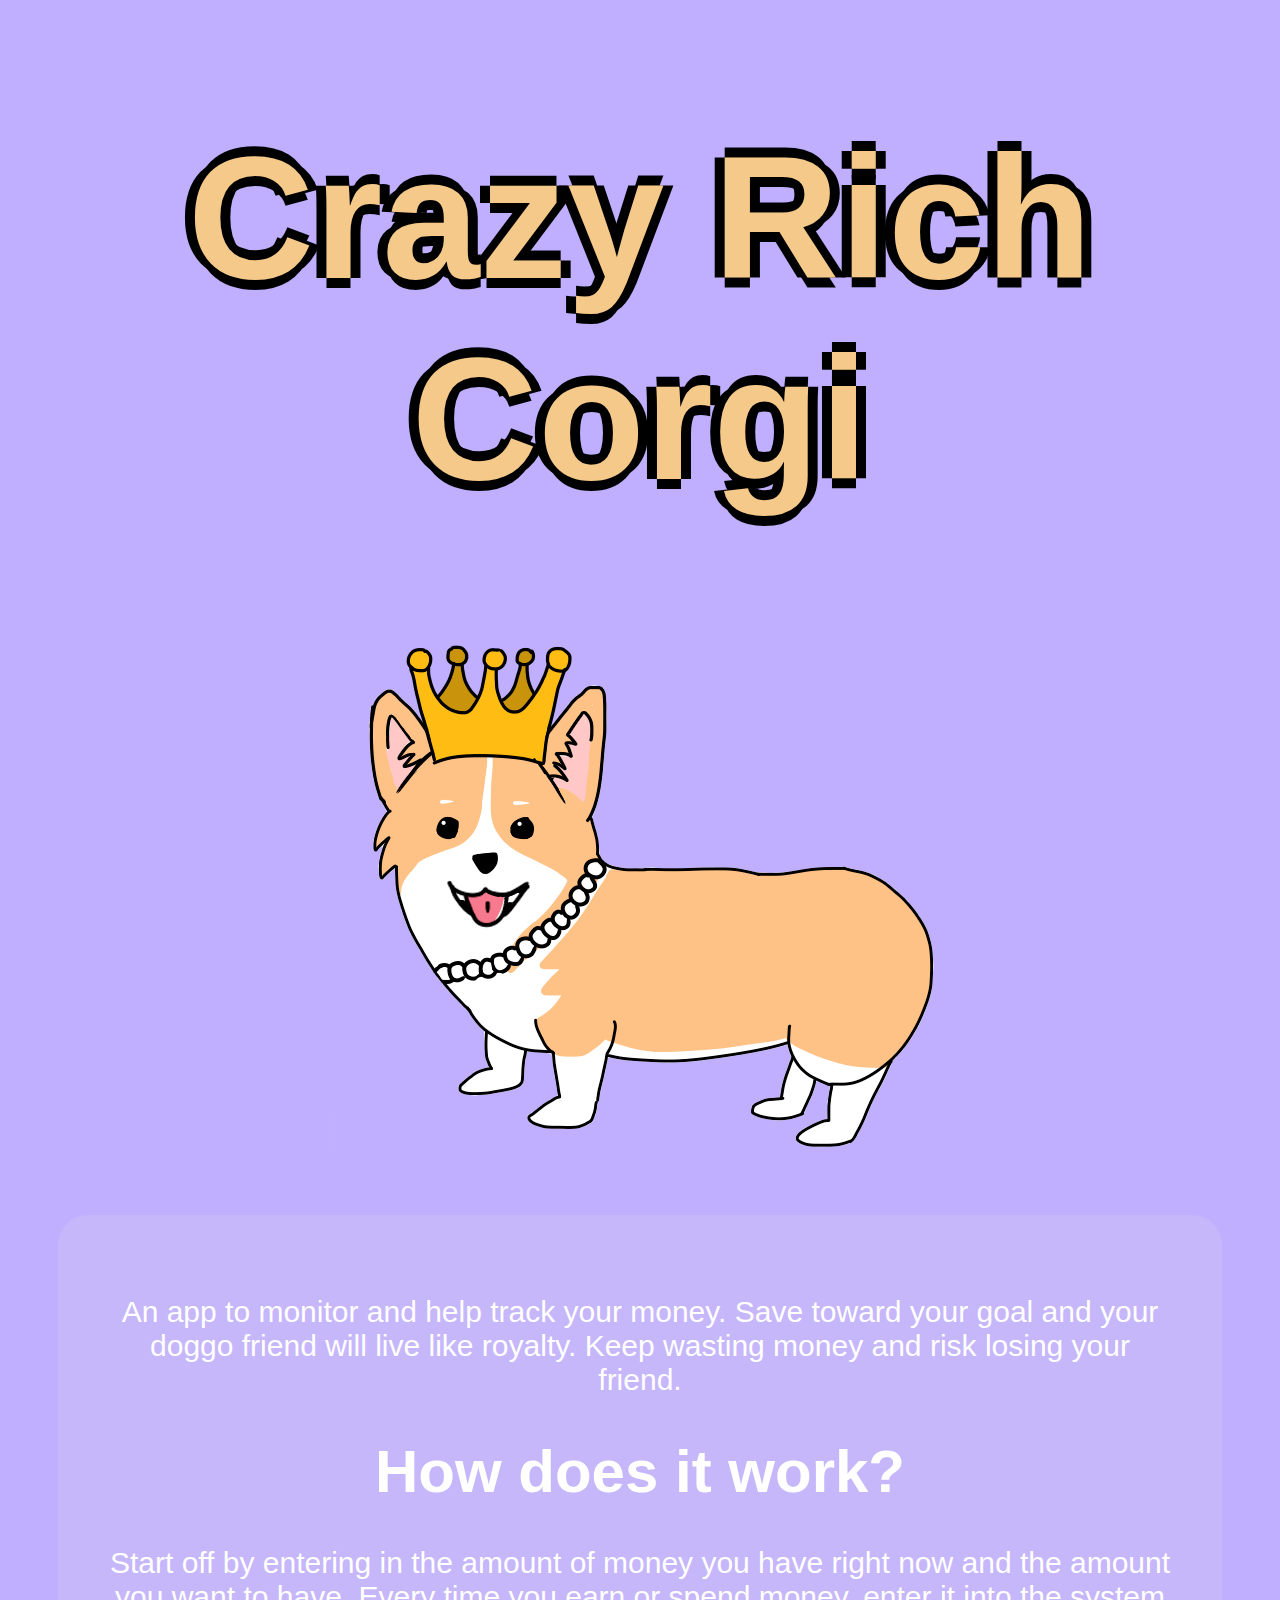
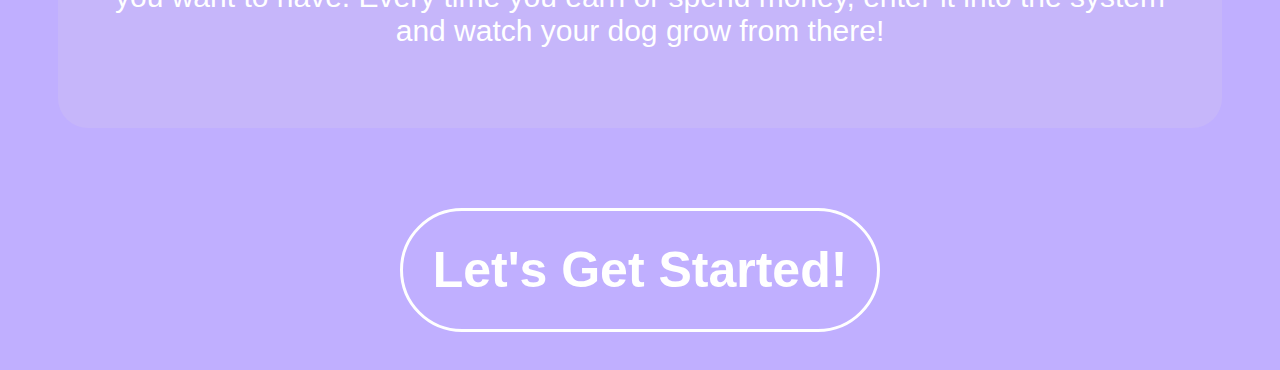
==== index.html @ f320e5bb "added image" ====
<!DOCTYPE html>
<html lang="en">
<head>
    <title>Crazy Rich Corgi </title>

    <meta charset="UTF-8">
    <meta name="viewport" content="width=device-width, initial-scale=1.0">
    <meta http-equiv="X-UA-Compatible" content="ie=edge">
    <title>Document</title>
    <link rel="stylesheet" href="./styles.css">
    <script src="./script.js"></script>
</head>
<body>
    <h1 class="title">Crazy Rich Corgi</h1>

    <img src="fancycorgi.png" alt="Rich Corgi">
    <!----<input type="text"/>
    <div class="box" onclick="clickit();"> What do you want to name your corgi?</div>
    <div class="box"> How much money do you have right now?</div>
    <div class="box"> What is your end goal?</div>
    <div id="special"> Submit </div>
    ----->

    <div class="intro"><p>An app to monitor and help track your money. Save toward your goal 
        and your doggo friend will live like royalty. Keep wasting money and risk losing your friend.</p>
    <h1>How does it work?</h1>
    <p>Start off by entering in the amount of money you have right now and the amount you want to have. Every time you earn or spend money, 
        enter it into the system and watch your dog grow from there!</p>
    
    </div>
    
    <!--- <div class="inputform"><button class="start" type="submit">Let's Get Started!</button></div> -->
   <button class="start" type="submit" onclick="javascript:window.location='form.html'">Let's Get Started!</button>

    
</body>
</html>
---- styles.css ----
html{
    font-family: 'Lato', sans-serif;
    color: white;
    background-color: rgb(192, 175, 255);

    text-align: center;
}


.box{
background-color: rgb(57, 197, 207);
}

.submit
{
    font-size: 30px;
    border-radius: 50px;
    color: white;
    text-align: center;
    margin: 50px ;
    padding: 20px;
    border: solid; 
    background-color: inherit;
}

.fieldname
{
    text-align: center;
    width: 300px;
    background-color: transparent;
    margin: 5px 10px;
    height: 30px;
    border: none;
    border-bottom: solid;
    border-color: white;
    border-width: 2px;
    color: white;
    font-size: 30px;
}

.fieldamt
{
    text-align: center;
    width: 100px;
    background-color: transparent;
    margin: 5px 10px;
    height: 30px;
    border: none;
    border-bottom: solid;
    border-color: white;
    border-width: 2px;
    color: white;
    font-size: 30px;

}

.form
{
    text-align: center;
    font-size: 30px;
    margin: 10px;
    padding: 10px;
}

.buttonclick{
    
    border-radius: 30px;

}

.title
{
    text-shadow: -10px 0 black, 0 10px black, 10px 0 black, 0 -10px black;
    text-align: center;
    font-size: 175px;
    color: rgb(245, 201, 137);
}

.start
{
    text-align: center;
    font-size: 50px;
    border-radius: 100px;
    text-align: center;
    margin: 50px ;
    padding: 10px;
    border: solid; 
    background-color: inherit;
    margin: 30px;
    padding: 30px;
    color: white;
    font-weight: bold;
}

.inputform
{
    text-align: center;
    margin: 100px 350px;
    padding: 30px;

}

.intro
{
    background-color: rgb(198, 182, 250);
    color: white;
    margin: 50px;
    padding: 50px;
    font-size: 30px;
    border-radius: 30px;
    text-align: center;
}

.beginning
{
    background-color: rgb(198, 182, 250);
    color: white;
    margin: 50px;
    padding: 50px;
    font-size: 30px;
    border-radius: 30px;
    text-align: center;
}
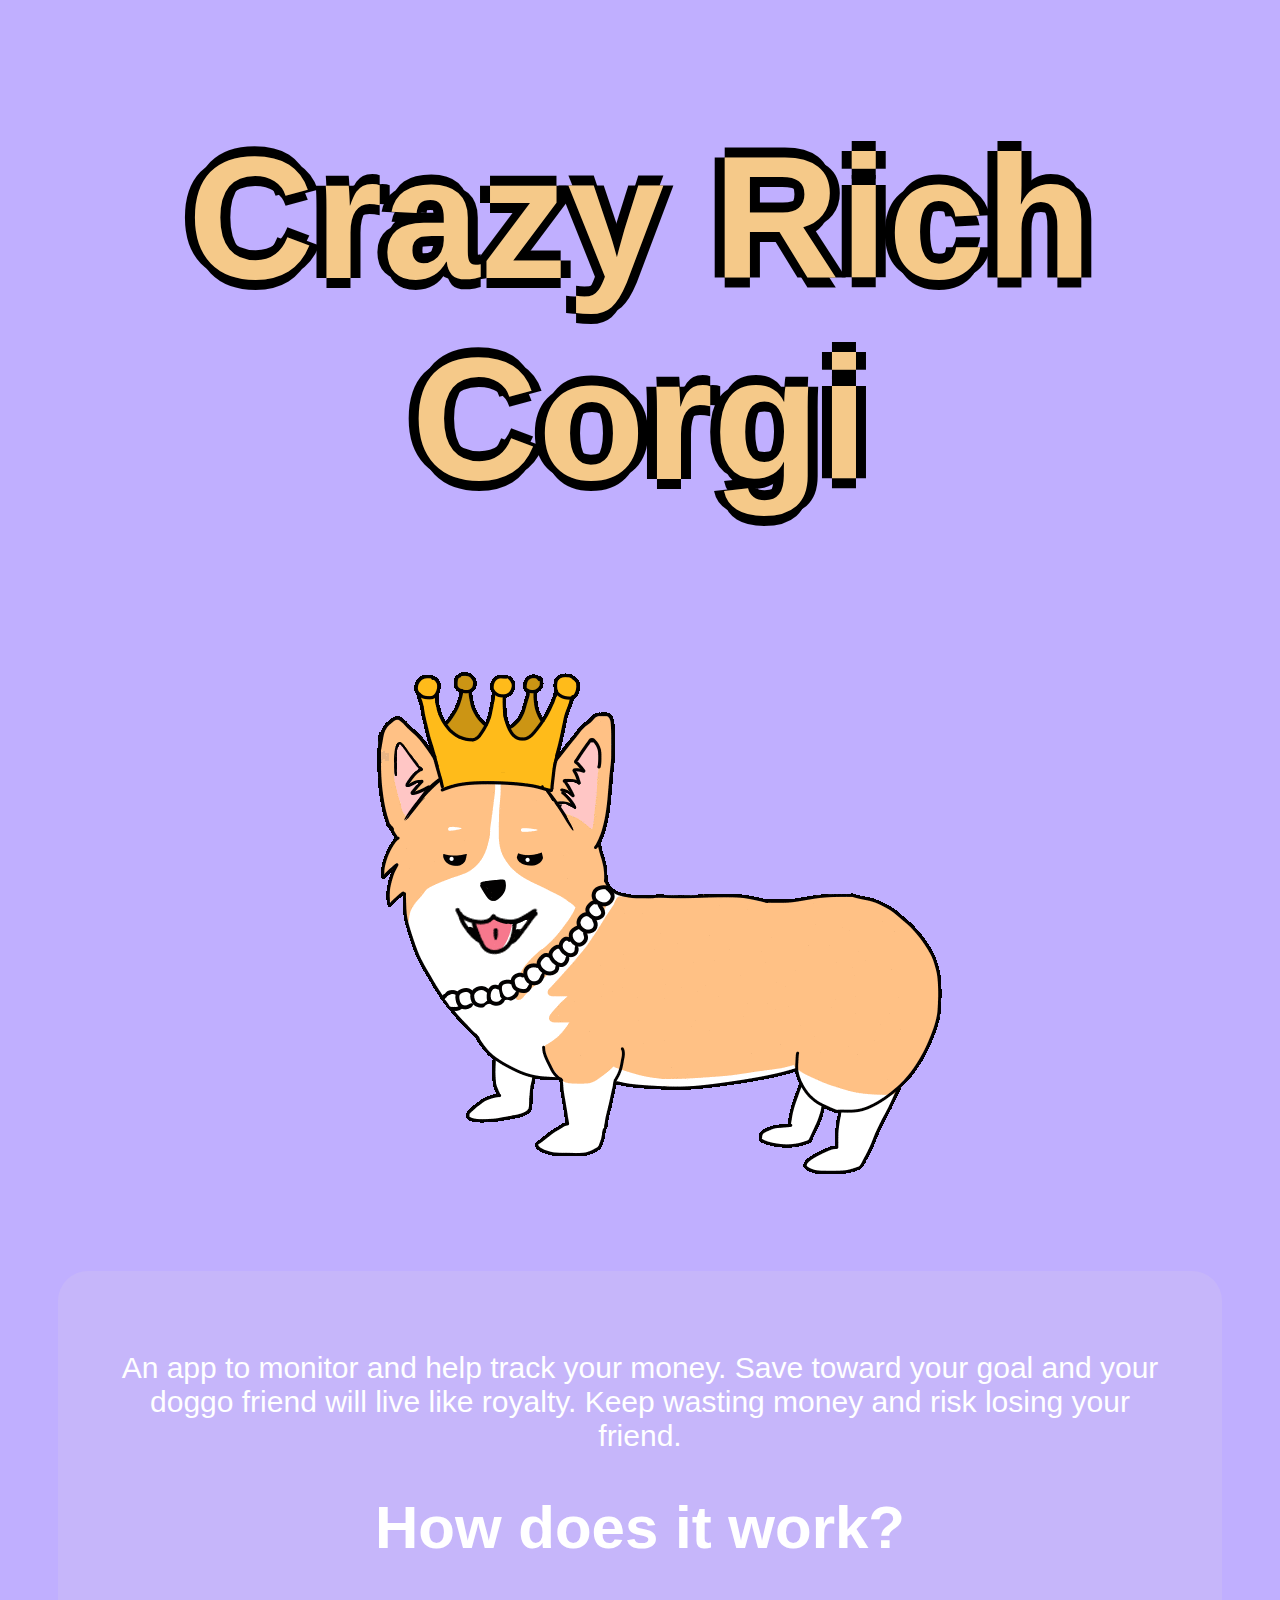
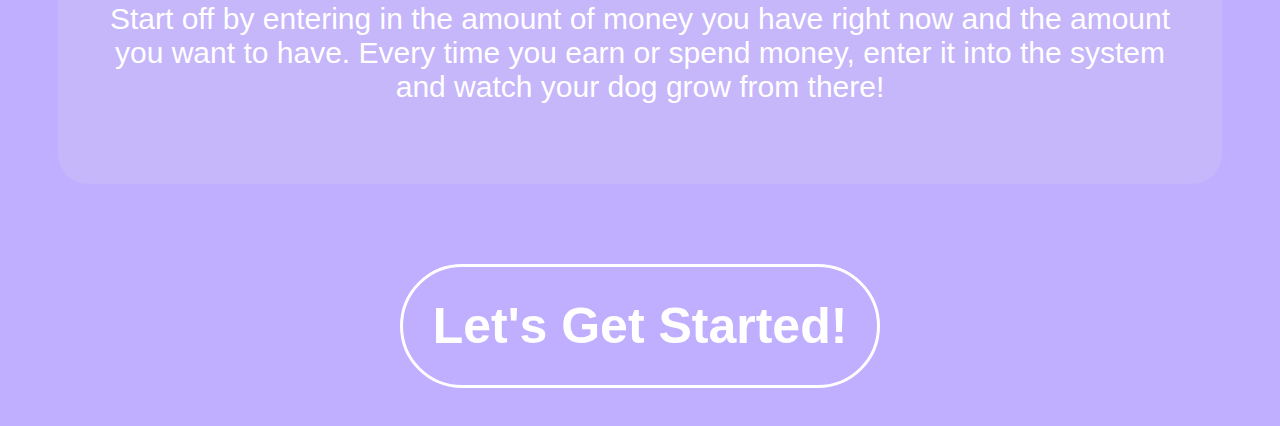
==== commit c320d5a2: "gif" ====
--- a/index.html
+++ b/index.html
@@ -13,7 +13,7 @@
 <body>
     <h1 class="title">Crazy Rich Corgi</h1>
 
-    <img src="fancycorgi.png" alt="Rich Corgi">
+    <img src="corgi.gif" alt="Rich Corgi">
     <!----<input type="text"/>
     <div class="box" onclick="clickit();"> What do you want to name your corgi?</div>
     <div class="box"> How much money do you have right now?</div>
--- a/styles.css
+++ b/styles.css
@@ -95,8 +95,8 @@
 .inputform
 {
     text-align: center;
-    margin: 100px 350px;
-    padding: 30px;
+    /* margin: 100px 350px; */
+    /* padding: 30px; */
 
 }
 
@@ -121,3 +121,53 @@
     border-radius: 30px;
     text-align: center;
 }
+
+.resultsForm{
+    text-align: center;
+    font-size: 20px;
+    margin: 10px;
+    padding: 10px;
+}
+.formbody
+{
+    background-color: rgb(198, 182, 250);
+    border-radius: 30px;
+    margin: 0px 100px;
+}
+.cols-2 button {
+
+    text-align: center;
+    font-size: 40px;
+    background-color: inherit; /* Green background */
+    border: 1px solid white; /* Green border */
+    color: white; /* White text */
+    padding: 10px 24px; /* Some padding */
+    cursor: pointer; /* Pointer/hand icon */
+    /*float: left; /* Float the buttons side by side */
+  }
+  
+  .btn-group button:not(:last-child) {
+    border-right: none; /* Prevent double borders */
+  }
+  
+  /* Clear floats (clearfix hack) */
+  .btn-group:after {
+    content: "";
+    clear: both;
+    display: table;
+  }
+  
+  /* Add a background color on hover */
+  .btn-group button:hover {
+    background-color: inherit;
+  }
+
+
+
+
+.cols-2{
+    display: flex;
+}
+.cols-2 > div{
+    width: 50%;
+}
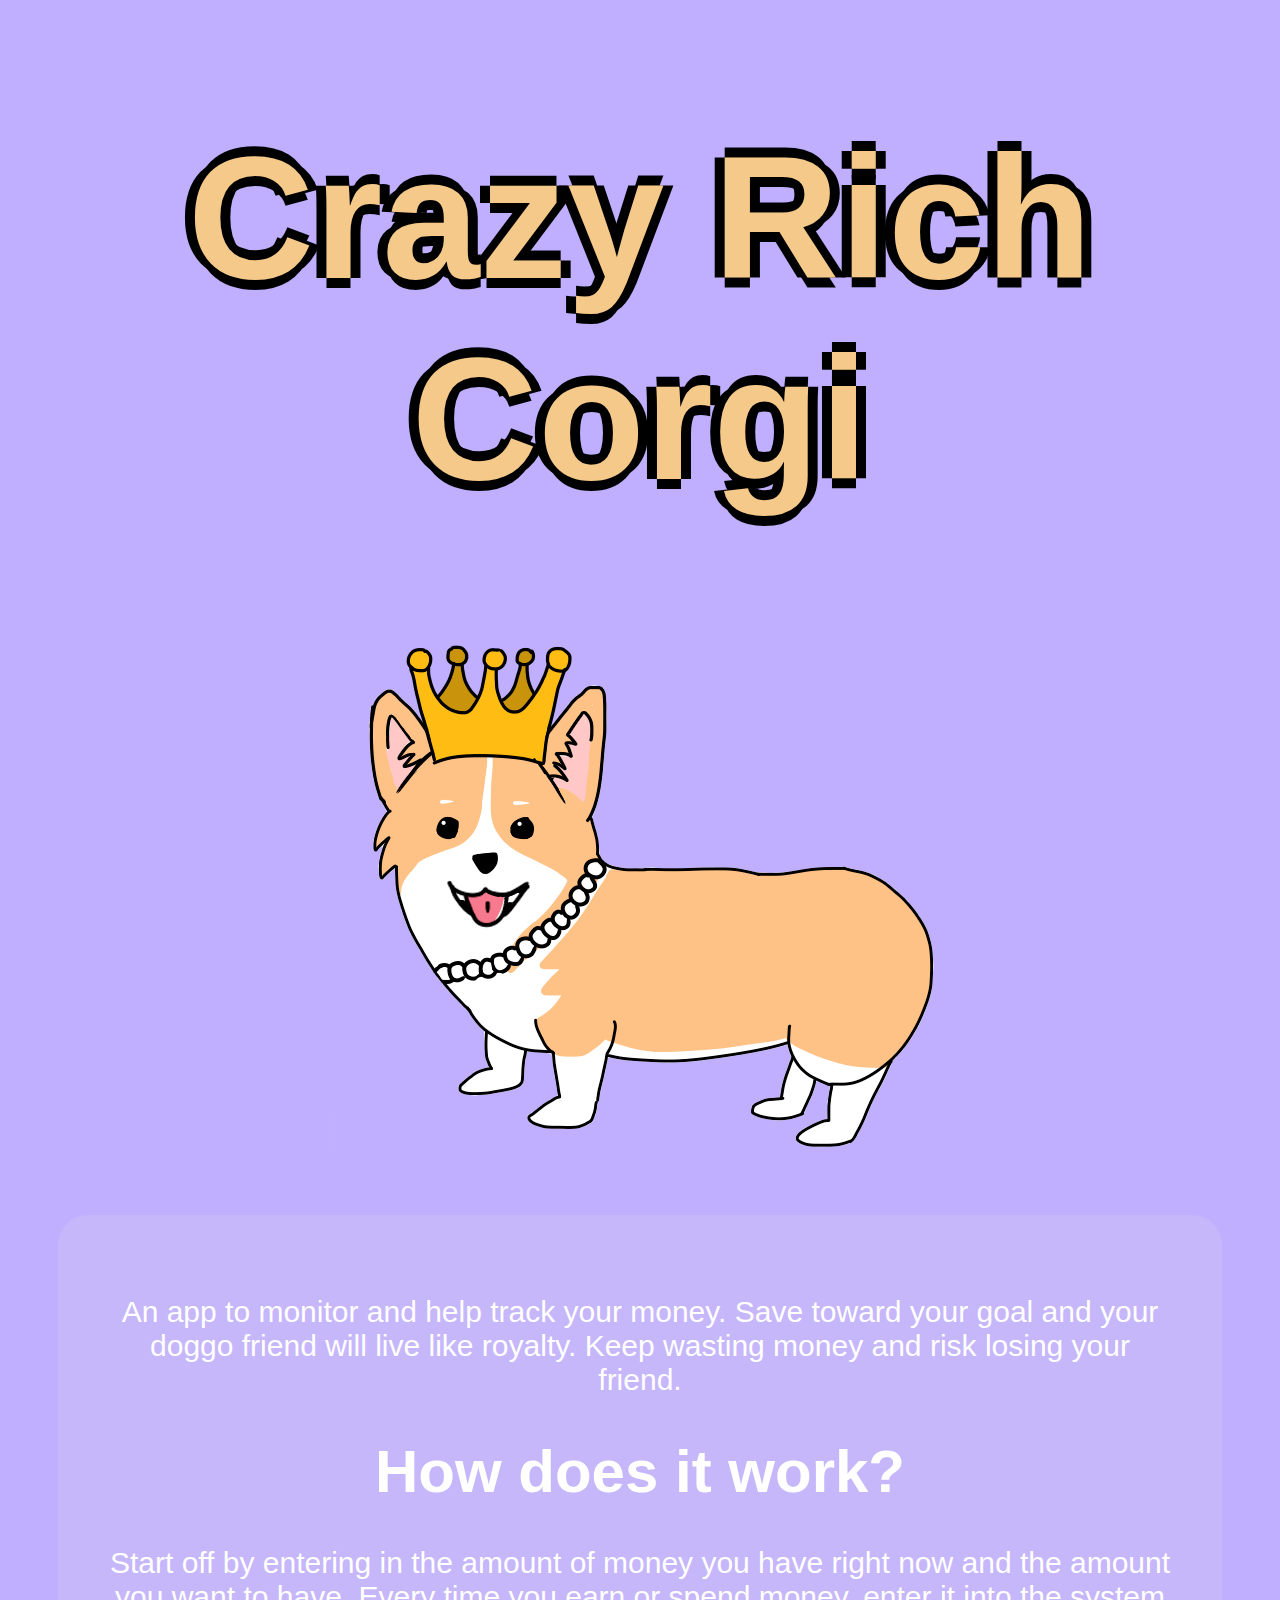
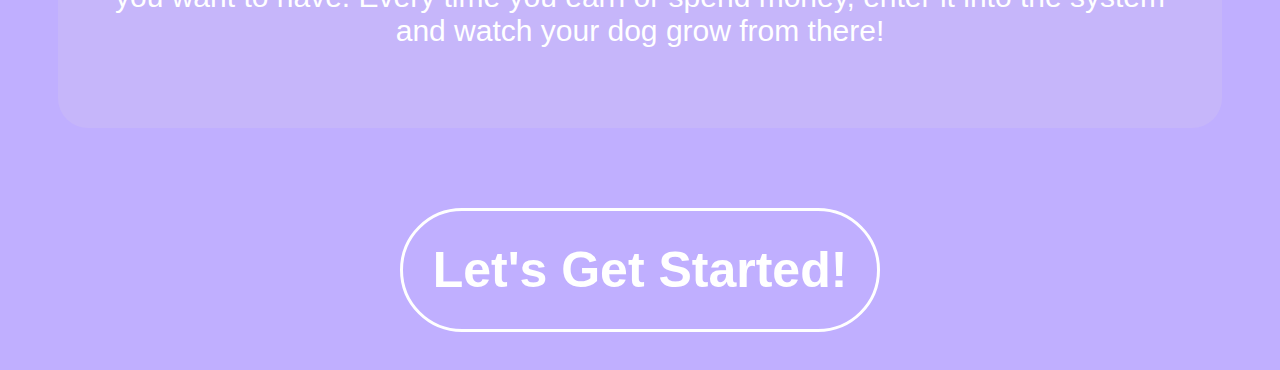
==== commit 1cc0070f: "adding changes from results" ====
--- a/index.html
+++ b/index.html
@@ -13,7 +13,7 @@
 <body>
     <h1 class="title">Crazy Rich Corgi</h1>
 
-    <img src="corgi.gif" alt="Rich Corgi">
+    <img src="fancycorgi.png" alt="Rich Corgi" >
     <!----<input type="text"/>
     <div class="box" onclick="clickit();"> What do you want to name your corgi?</div>
     <div class="box"> How much money do you have right now?</div>
--- a/styles.css
+++ b/styles.css
@@ -171,3 +171,10 @@
 .cols-2 > div{
     width: 50%;
 }
+
+.center {
+    display: block;
+    margin-left: auto;
+    margin-right: auto;
+    width: 50%;
+  }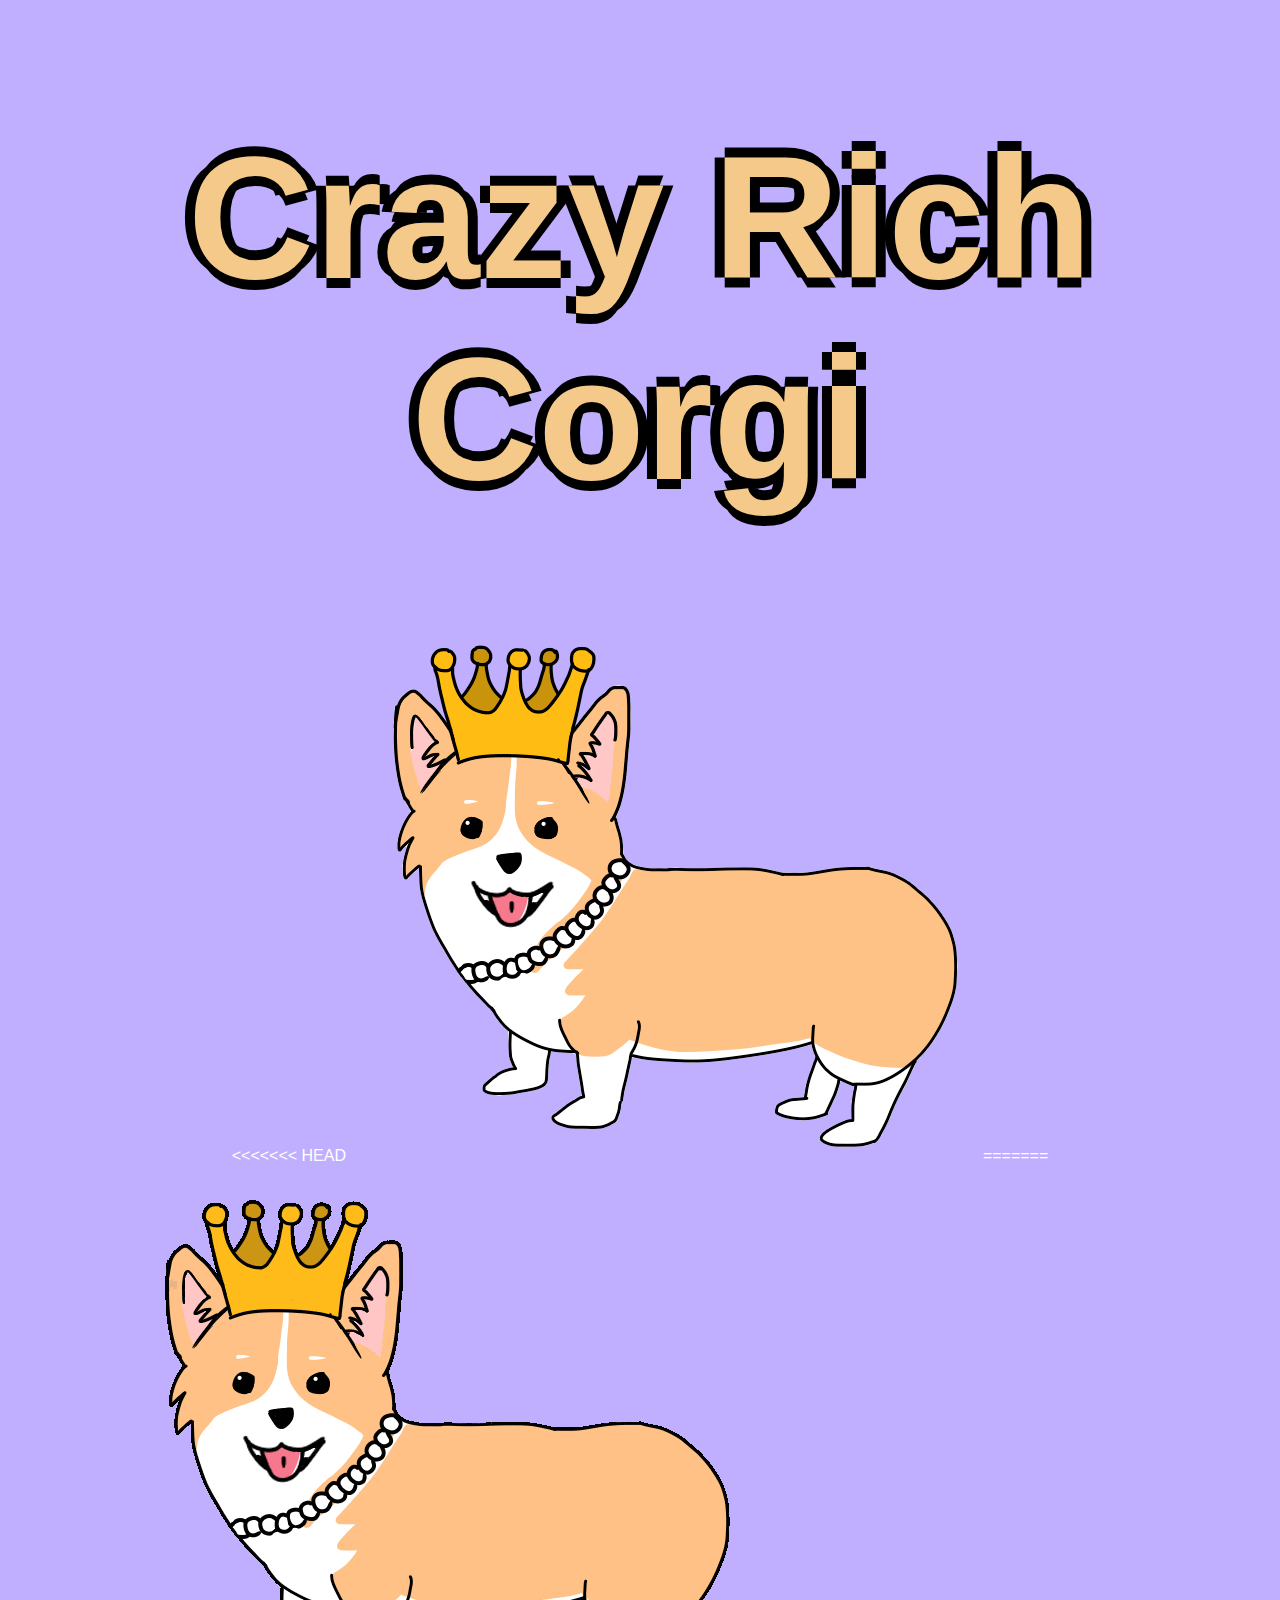
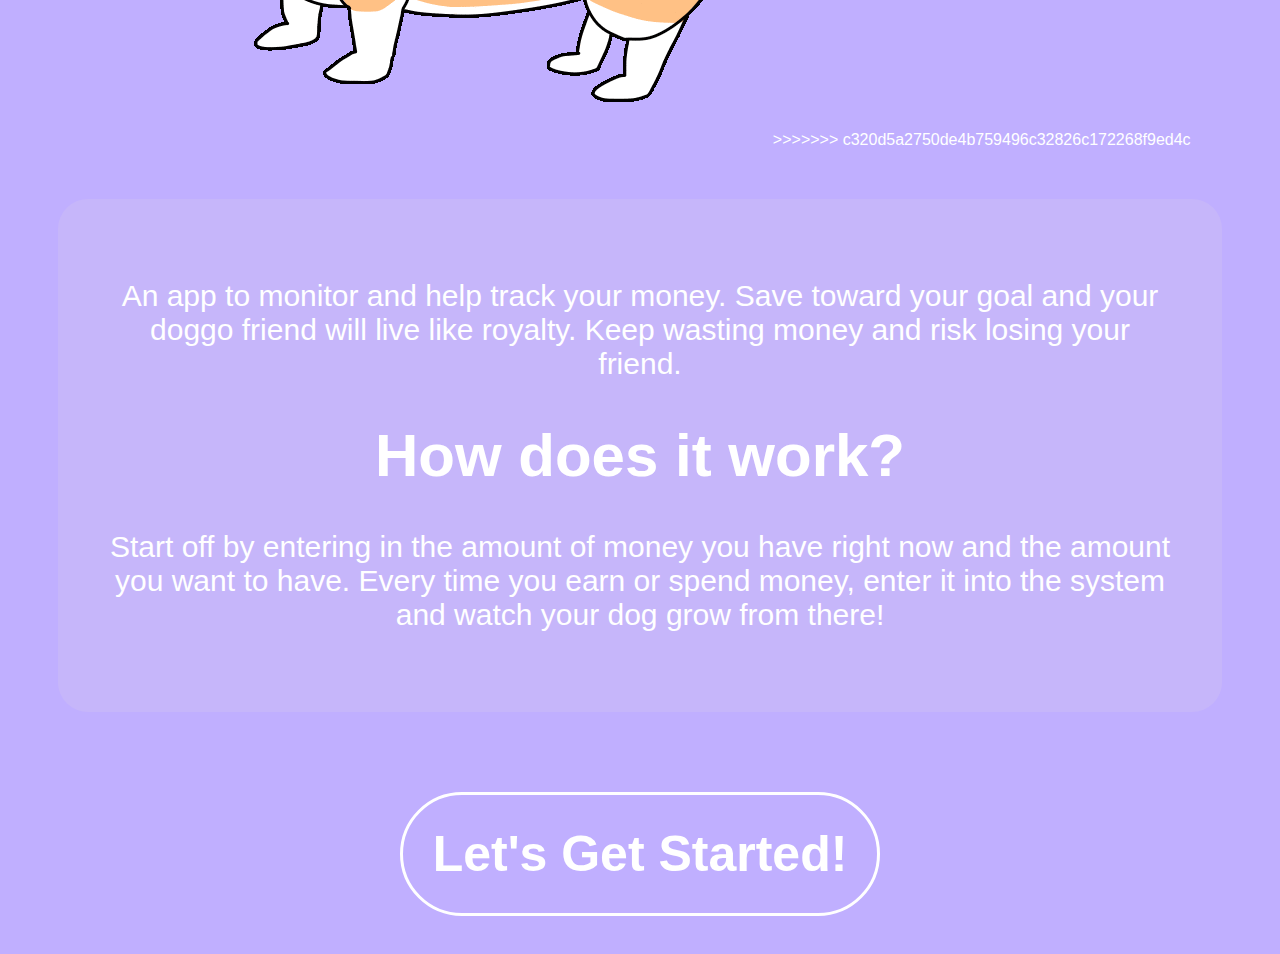
==== commit 2808123e: "adding changes from results" ====
--- a/index.html
+++ b/index.html
@@ -13,7 +13,11 @@
 <body>
     <h1 class="title">Crazy Rich Corgi</h1>
 
+<<<<<<< HEAD
     <img src="fancycorgi.png" alt="Rich Corgi" >
+=======
+    <img src="corgi.gif" alt="Rich Corgi">
+>>>>>>> c320d5a2750de4b759496c32826c172268f9ed4c
     <!----<input type="text"/>
     <div class="box" onclick="clickit();"> What do you want to name your corgi?</div>
     <div class="box"> How much money do you have right now?</div>
--- a/styles.css
+++ b/styles.css
@@ -171,10 +171,13 @@
 .cols-2 > div{
     width: 50%;
 }
+<<<<<<< HEAD
 
 .center {
     display: block;
     margin-left: auto;
     margin-right: auto;
     width: 50%;
-  }+  }
+=======
+>>>>>>> c320d5a2750de4b759496c32826c172268f9ed4c
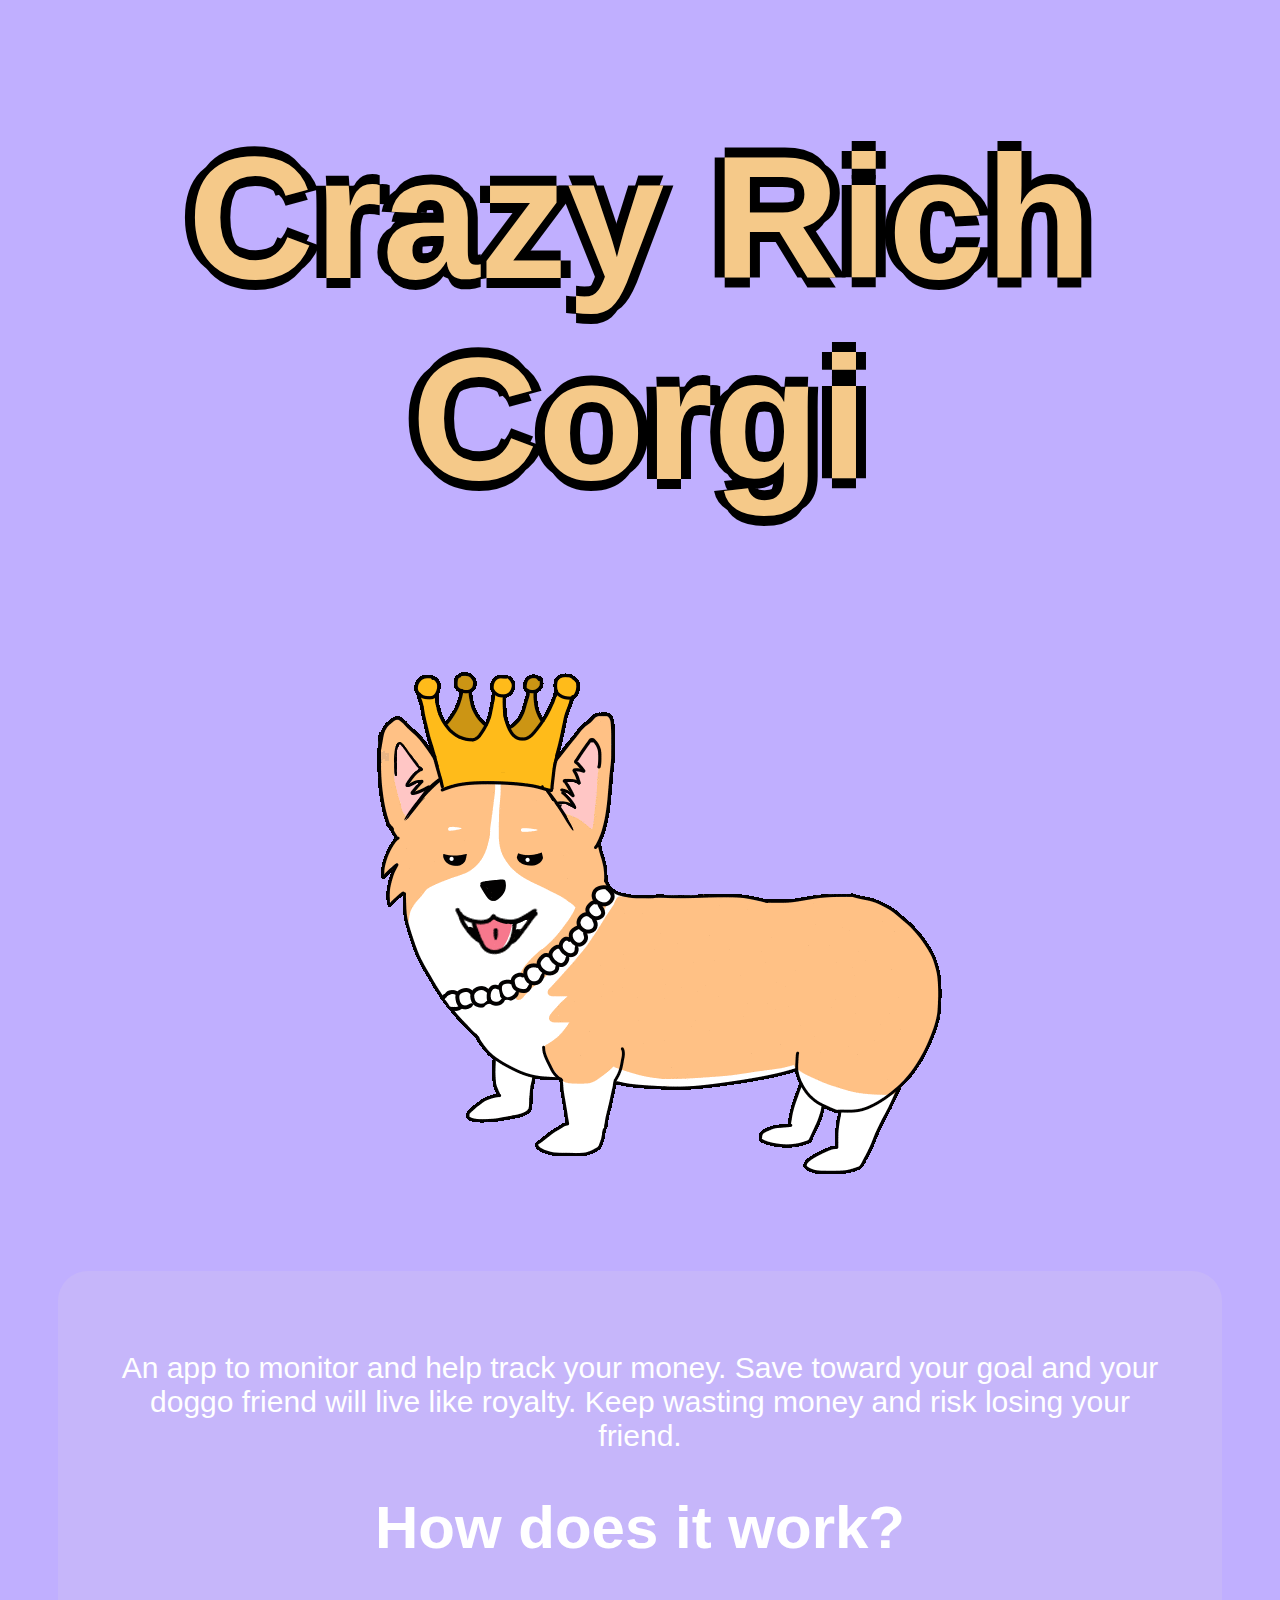
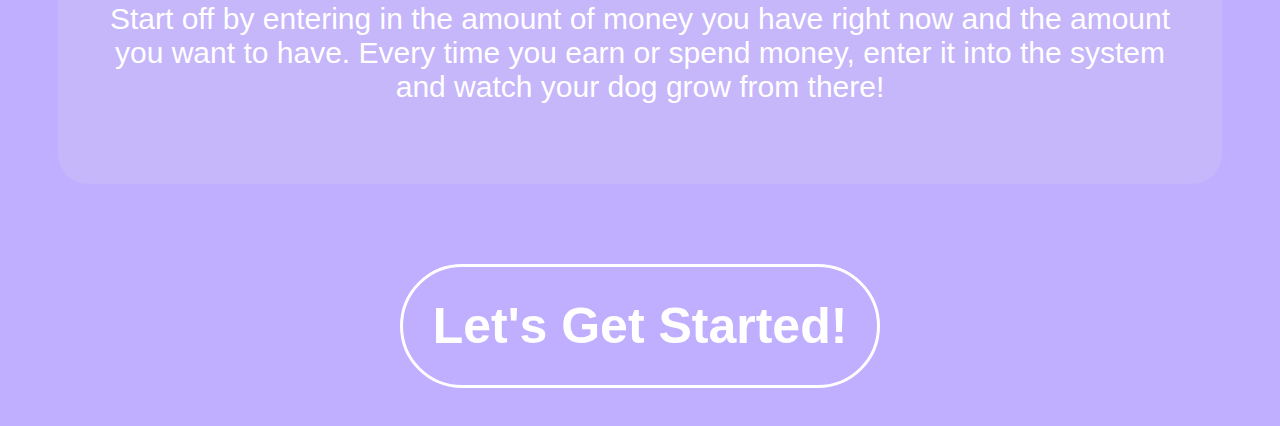
==== commit 84eb43bc: "index" ====
--- a/index.html
+++ b/index.html
@@ -12,12 +12,7 @@
 </head>
 <body>
     <h1 class="title">Crazy Rich Corgi</h1>
-
-<<<<<<< HEAD
-    <img src="fancycorgi.png" alt="Rich Corgi" >
-=======
     <img src="corgi.gif" alt="Rich Corgi">
->>>>>>> c320d5a2750de4b759496c32826c172268f9ed4c
     <!----<input type="text"/>
     <div class="box" onclick="clickit();"> What do you want to name your corgi?</div>
     <div class="box"> How much money do you have right now?</div>
--- a/styles.css
+++ b/styles.css
@@ -171,7 +171,6 @@
 .cols-2 > div{
     width: 50%;
 }
-<<<<<<< HEAD
 
 .center {
     display: block;
@@ -179,5 +178,3 @@
     margin-right: auto;
     width: 50%;
   }
-=======
->>>>>>> c320d5a2750de4b759496c32826c172268f9ed4c
